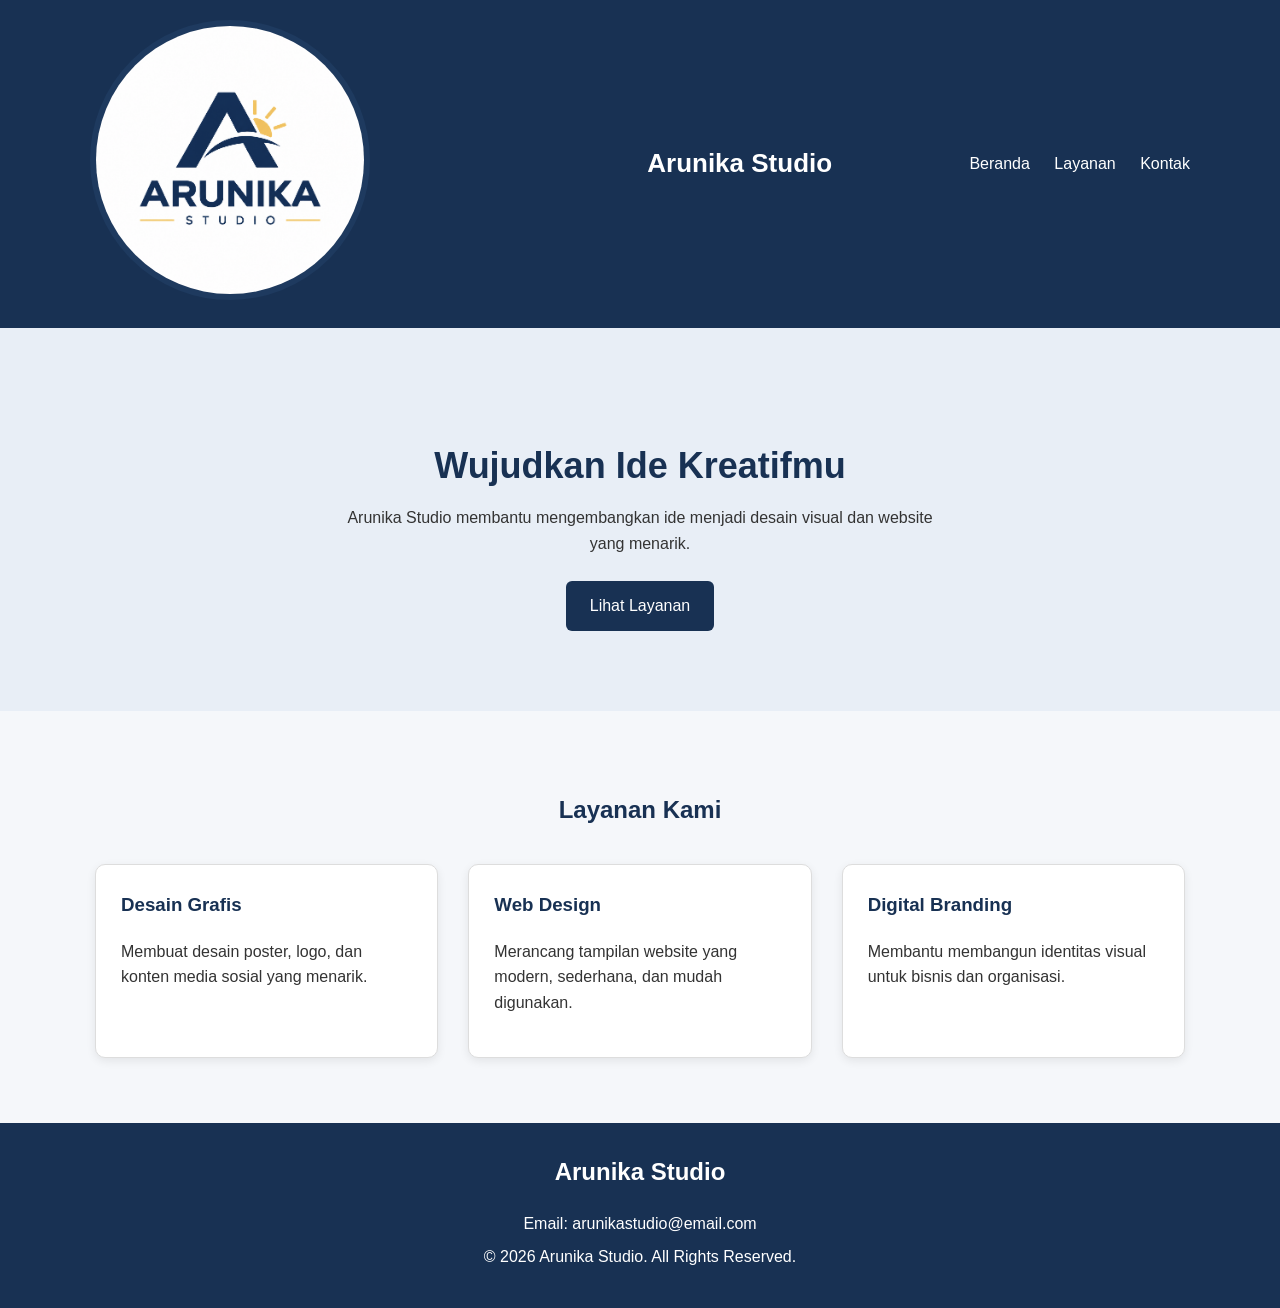
==== ArunikaStudio/index.html @ 7df6c48b "first commit" ====
<!DOCTYPE html>
<html lang="id">

<head>
    <meta charset="UTF-8">
    <meta name="viewport" content="width=device-width, initial-scale=1.0">
    <title>Arunika Studio</title>
    <link rel="stylesheet" href="css/style.css">
</head>

<body>

    <!-- Header -->
    <header class="header">
        <div class="container header-content">
            <div class="hero-image">
                <img src="img/logo.png" alt="Logo Arunika Studio">
            </div>
            <h1>Arunika Studio</h1>

            <nav>
                <a href="#hero">Beranda</a>
                <a href="#layanan">Layanan</a>
                <a href="#kontak">Kontak</a>
            </nav>
        </div>
    </header>

    <!-- Hero -->
    <section id="hero" class="hero">
        <div class="container">
            <h2>Wujudkan Ide Kreatifmu</h2>
            <p>
                Arunika Studio membantu mengembangkan ide menjadi
                desain visual dan website yang menarik.
            </p>
            <a href="#layanan" class="button">Lihat Layanan</a>
        </div>
    </section>

    <!-- Layanan -->
    <section id="layanan" class="section">
        <div class="container">
            <h2 class="section-title">Layanan Kami</h2>

            <div class="service-wrapper">

                <div class="card">
                    <h3>Desain Grafis</h3>
                    <p>
                        Membuat desain poster, logo, dan konten
                        media sosial yang menarik.
                    </p>
                </div>

                <div class="card">
                    <h3>Web Design</h3>
                    <p>
                        Merancang tampilan website yang modern,
                        sederhana, dan mudah digunakan.
                    </p>
                </div>

                <div class="card">
                    <h3>Digital Branding</h3>
                    <p>
                        Membantu membangun identitas visual
                        untuk bisnis dan organisasi.
                    </p>
                </div>

            </div>
        </div>
    </section>

    <!-- Footer -->
    <footer id="kontak" class="footer">
        <div class="container">
            <h2>Arunika Studio</h2>
            <p>Email: arunikastudio@email.com</p>
            <p>&copy; 2026 Arunika Studio. All Rights Reserved.</p>
        </div>
    </footer>

</body>

</html>
---- ArunikaStudio/css/style.css ----
/* Pengaturan dasar */
* {
    box-sizing: border-box;
}

body {
    font-family: Arial, sans-serif;
    margin: 0;
    background-color: #f5f7fa;
    color: #333333;
    line-height: 1.6;
}

/* Class reusable untuk lebar konten */
.container {
    width: 90%;
    max-width: 1100px;
    margin: 0 auto;
}

/* Header */
.header {
    background-color: #183153;
    color: white;
    padding: 20px 0;
}

.header-content {
    display: flex;
    justify-content: space-between;
    align-items: center;
}

.header h1 {
    margin: 0;
    font-size: 26px;
}

nav a {
    color: white;
    text-decoration: none;
    margin-left: 20px;
}

nav a:hover {
    color: #f4c95d;
}

/* Hero */
.hero {
    background-color: #e8eef6;
    text-align: center;
    padding: 80px 20px;
}

.hero h2 {
    color: #183153;
    font-size: 36px;
    margin-bottom: 10px;
}

.hero p {
    max-width: 600px;
    margin: 0 auto 25px;
}

.hero-image {
    width: 40%;
}

.hero-image img {
    width: 280px;
    height: 280px;
    object-fit: cover;
    border-radius: 50%;
    margin: auto;
    border: 6px solid #1e3a5f;
}

.button {
    display: inline-block;
    background-color: #183153;
    color: white;
    text-decoration: none;
    padding: 12px 24px;
    border-radius: 6px;
}

.button:hover {
    background-color: #294d79;
}

/* Bagian layanan */
.section {
    padding: 60px 0;
}

.section-title {
    text-align: center;
    color: #183153;
    margin-bottom: 30px;
}

/* Layout tiga card */
.service-wrapper {
    display: flex;
    gap: 20px;
}

/* Class reusable untuk setiap card */
.card {
    flex: 1;
    background-color: white;
    padding: 25px;
    margin: 5px;
    border: 1px solid #dddddd;
    border-radius: 10px;
    box-shadow: 0 3px 10px rgba(0, 0, 0, 0.08);
}

.card h3 {
    color: #183153;
    margin-top: 0;
}

/* Footer */
.footer {
    background-color: #183153;
    color: white;
    text-align: center;
    padding: 30px 0;
}

.footer h2 {
    margin-top: 0;
}

.footer p {
    margin: 8px 0;
}

/* Responsive Design untuk layar di bawah 768px */
@media (max-width: 767px) {
    .header-content {
        flex-direction: column;
        gap: 15px;
    }

    nav a {
        margin: 0 8px;
    }

    .hero {
        padding: 50px 15px;
    }

    .hero h2 {
        font-size: 28px;
    }

    .service-wrapper {
        flex-direction: column;
    }

    .card {
        width: 100%;
        margin: 0;
    }
}
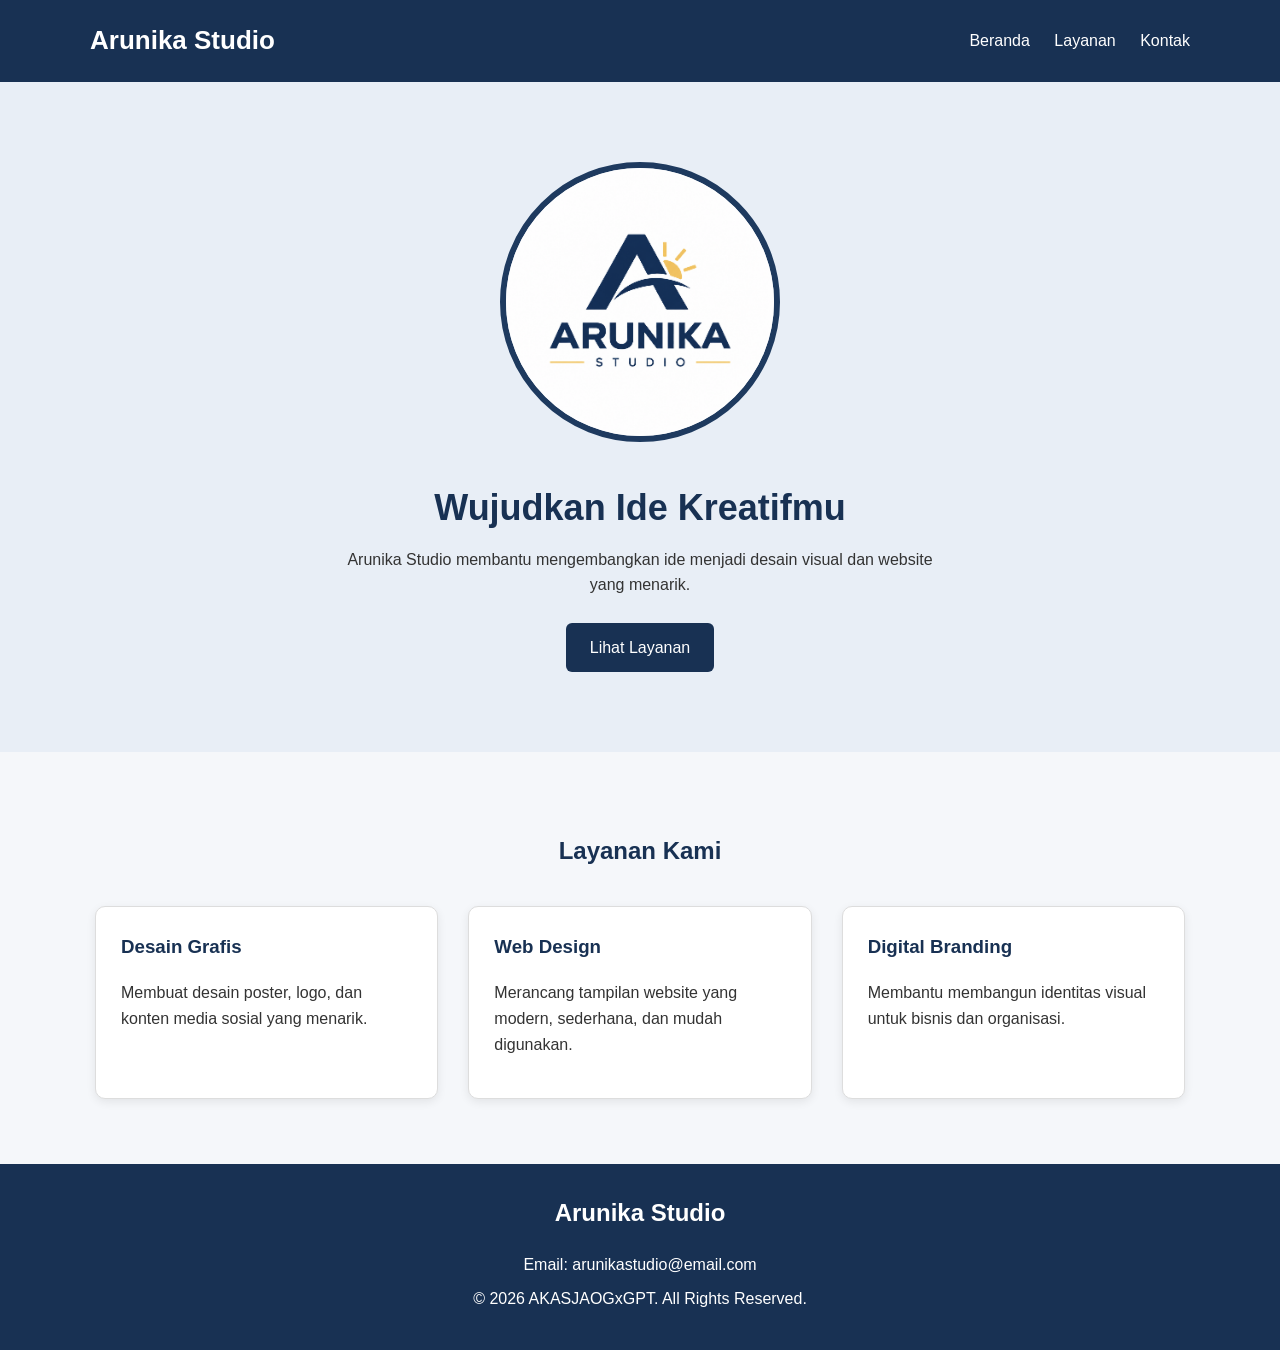
==== commit 2af923c7: "first commit" ====
--- a/ArunikaStudio/index.html
+++ b/ArunikaStudio/index.html
@@ -13,9 +13,6 @@
     <!-- Header -->
     <header class="header">
         <div class="container header-content">
-            <div class="hero-image">
-                <img src="img/logo.png" alt="Logo Arunika Studio">
-            </div>
             <h1>Arunika Studio</h1>
 
             <nav>
@@ -29,6 +26,10 @@
     <!-- Hero -->
     <section id="hero" class="hero">
         <div class="container">
+
+            <div class="hero-image">
+                <img src="img/logo.png" alt="Logo arunikastudio">
+            </div>
             <h2>Wujudkan Ide Kreatifmu</h2>
             <p>
                 Arunika Studio membantu mengembangkan ide menjadi
@@ -78,7 +79,7 @@
         <div class="container">
             <h2>Arunika Studio</h2>
             <p>Email: arunikastudio@email.com</p>
-            <p>&copy; 2026 Arunika Studio. All Rights Reserved.</p>
+            <p>&copy; 2026 AKASJAOGxGPT. All Rights Reserved.</p>
         </div>
     </footer>
 
--- a/ArunikaStudio/css/style.css
+++ b/ArunikaStudio/css/style.css
@@ -64,16 +64,10 @@
     margin: 0 auto 25px;
 }
 
-.hero-image {
-    width: 40%;
-}
-
 .hero-image img {
     width: 280px;
     height: 280px;
-    object-fit: cover;
     border-radius: 50%;
-    margin: auto;
     border: 6px solid #1e3a5f;
 }
 
